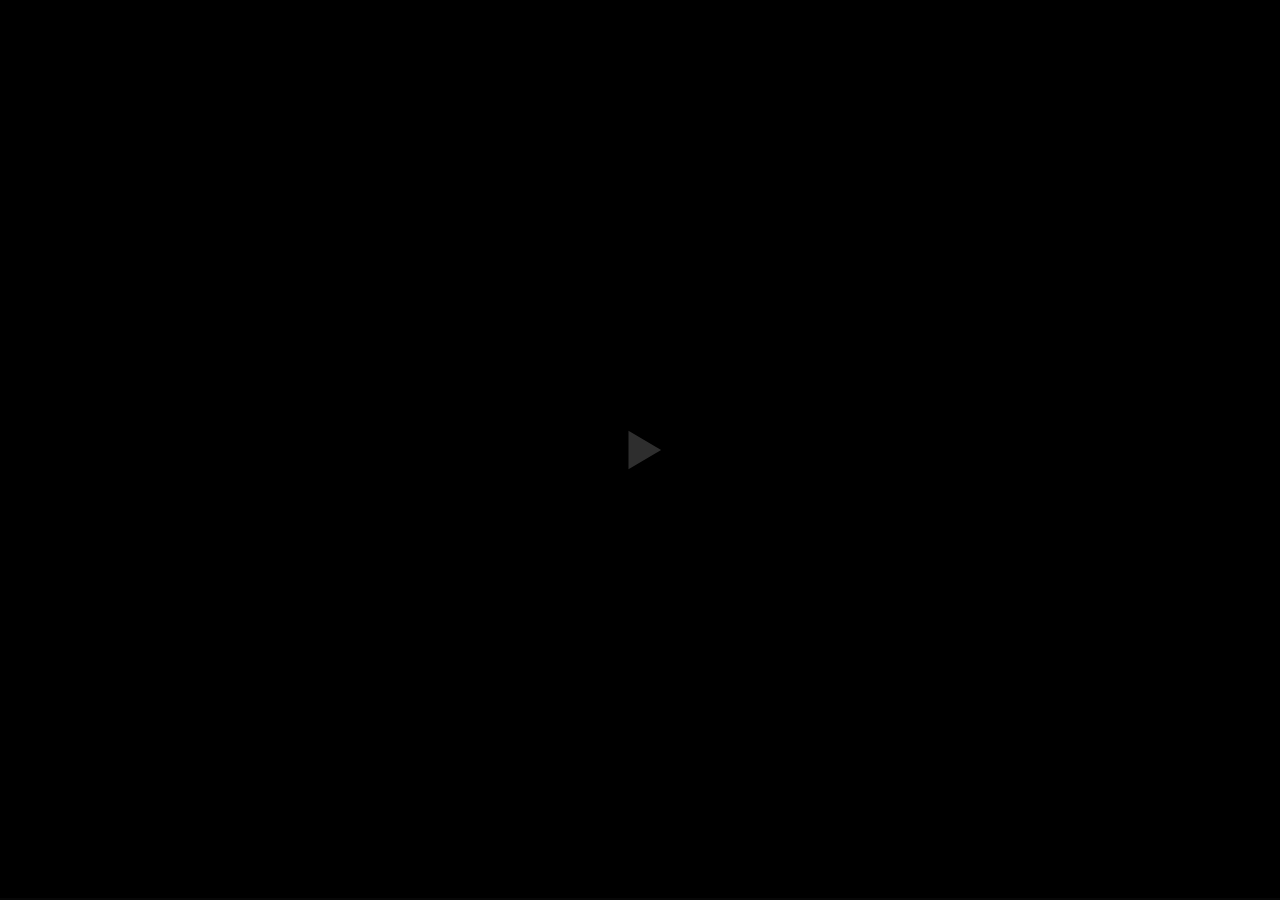
==== katerina-kovarickova/index.html @ 58c8b349 "Exhibition player site Co-Authored-By: Claude Opus 5.5 <noreply@anthropic.com>" ====
<!doctype html>
<html lang="en">
<head>
<meta charset="utf-8">
<meta name="viewport" content="width=device-width, initial-scale=1, viewport-fit=cover">
<meta name="theme-color" content="#000000">
<title>Kateřina Kováříčková</title>
<link rel="stylesheet" href="../assets/player.css">
</head>
<body data-type="video" data-src="video.mp4">
<script src="../assets/player.js"></script>
</body>
</html>
---- assets/player.css ----
*,
*::before,
*::after { box-sizing: border-box; }

html, body {
  margin: 0;
  height: 100%;
  background: #000;
  color: #fff;
  overflow: hidden;
  -webkit-tap-highlight-color: transparent;
  user-select: none;
  -webkit-user-select: none;
}

body { cursor: default; }
body.idle { cursor: none; }

button {
  appearance: none;
  border: 0;
  background: none;
  color: inherit;
  padding: 0;
  cursor: pointer;
}

/* ---------- video ---------- */

video {
  position: fixed;
  inset: 0;
  width: 100%;
  height: 100%;
  object-fit: contain;
  background: #000;
}

video::cue {
  background: rgba(0, 0, 0, .55);
  color: #fff;
  font: 400 clamp(14px, 2.2vw, 24px)/1.35 system-ui, -apple-system, "Helvetica Neue", sans-serif;
}

/* ---------- shared controls ---------- */

.toggle {
  position: fixed;
  top: 50%;
  left: 50%;
  width: 96px;
  height: 96px;
  margin: -48px 0 0 -48px;
  display: grid;
  place-items: center;
  transition: opacity .5s ease;
}

.toggle svg { width: 100%; height: 100%; overflow: visible; }

.icon-pause { display: none; }
body.playing .icon-play { display: none; }
body.playing .icon-pause { display: block; }

.bar {
  position: fixed;
  left: 0;
  right: 0;
  bottom: 0;
  height: 28px;
  cursor: pointer;
  transition: opacity .5s ease;
}

.bar span {
  position: absolute;
  left: 0;
  bottom: 0;
  height: 2px;
  width: 0;
  background: rgba(255, 255, 255, .85);
}

.bar::before {
  content: "";
  position: absolute;
  left: 0;
  right: 0;
  bottom: 0;
  height: 2px;
  background: rgba(255, 255, 255, .15);
}

/* video: hide controls while playing and idle */
body.video.playing.idle .toggle,
body.video.playing.idle .bar { opacity: 0; pointer-events: none; }
body.video.playing .toggle { opacity: 0; }
body.video.playing:not(.idle) .toggle { opacity: .9; }

/* ---------- audio ---------- */

body.audio .toggle {
  width: 160px;
  height: 160px;
  margin: -80px 0 0 -80px;
}

.ring-bg { stroke: rgba(255, 255, 255, .15); }
.ring { stroke: rgba(255, 255, 255, .85); transition: stroke-dashoffset .25s linear; }

.dots {
  position: fixed;
  left: 0;
  right: 0;
  top: calc(50% + 120px);
  display: flex;
  justify-content: center;
  gap: 4px;
}

.dots button {
  width: 32px;
  height: 32px;
  display: grid;
  place-items: center;
}

.dots button::after {
  content: "";
  width: 7px;
  height: 7px;
  border-radius: 50%;
  background: rgba(255, 255, 255, .25);
  transition: background .3s ease, transform .3s ease;
}

.dots button.on::after {
  background: #fff;
  transform: scale(1.25);
}

/* ---------- not yet available ---------- */

body.pending .toggle,
body.pending .bar,
body.pending .dots { opacity: .18 !important; pointer-events: none; }
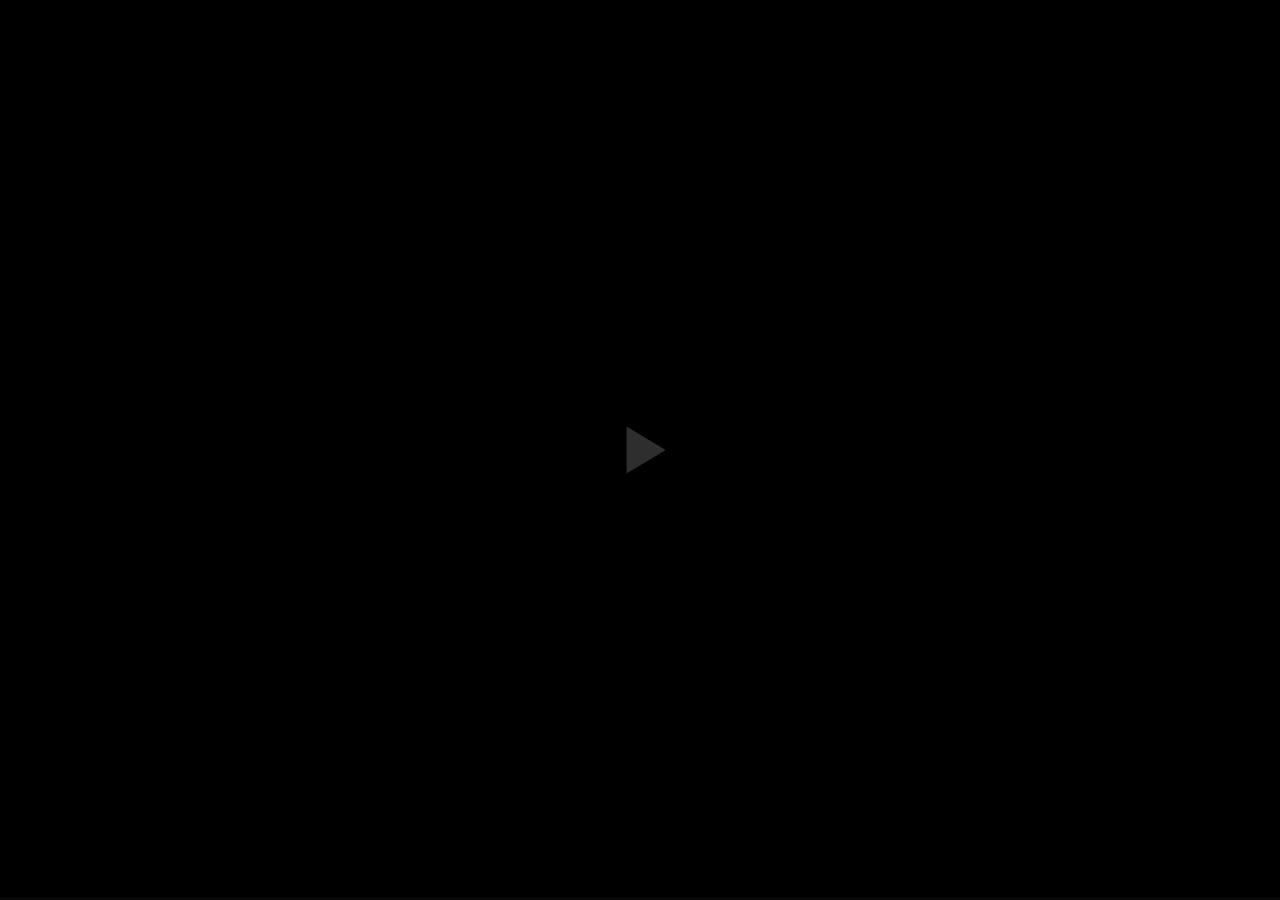
==== commit a51ab058: "Touch-first player for Android tablets - Tap surface: first tap on a playing video reveals controls," ====
--- a/katerina-kovarickova/index.html
+++ b/katerina-kovarickova/index.html
@@ -5,6 +5,9 @@
 <meta name="viewport" content="width=device-width, initial-scale=1, viewport-fit=cover">
 <meta name="theme-color" content="#000000">
 <title>Kateřina Kováříčková</title>
+<meta name="mobile-web-app-capable" content="yes">
+<link rel="manifest" href="../manifest.webmanifest">
+<link rel="icon" href="../assets/icon-192.png">
 <link rel="stylesheet" href="../assets/player.css">
 </head>
 <body data-type="video" data-src="video.mp4">
--- a/assets/player.css
+++ b/assets/player.css
@@ -4,16 +4,24 @@
 
 html, body {
   margin: 0;
+  width: 100%;
   height: 100%;
   background: #000;
   color: #fff;
   overflow: hidden;
+  overscroll-behavior: none;
+}
+
+body {
+  position: fixed;
+  inset: 0;
+  touch-action: manipulation;          /* no double-tap zoom, no tap delay */
   -webkit-tap-highlight-color: transparent;
+  -webkit-touch-callout: none;          /* no long-press save sheet */
   user-select: none;
   -webkit-user-select: none;
 }
 
-body { cursor: default; }
 body.idle { cursor: none; }
 
 button {
@@ -22,125 +30,148 @@
   background: none;
   color: inherit;
   padding: 0;
+  font: inherit;
   cursor: pointer;
+  touch-action: manipulation;
 }
 
-/* ---------- video ---------- */
+button:focus { outline: none; }
+button:focus-visible { outline: 1px solid rgba(255, 255, 255, .6); outline-offset: 6px; border-radius: 50%; }
 
-video {
+/* ---------- media ---------- */
+
+video,
+.surface {
   position: fixed;
   inset: 0;
   width: 100%;
   height: 100%;
+}
+
+video {
   object-fit: contain;
   background: #000;
+  pointer-events: none;   /* taps go to .surface, never to native video UI */
 }
 
-video::cue {
-  background: rgba(0, 0, 0, .55);
-  color: #fff;
-  font: 400 clamp(14px, 2.2vw, 24px)/1.35 system-ui, -apple-system, "Helvetica Neue", sans-serif;
-}
+.surface { z-index: 1; }
 
-/* ---------- shared controls ---------- */
+/* ---------- play / pause ---------- */
 
 .toggle {
   position: fixed;
+  z-index: 2;
   top: 50%;
   left: 50%;
-  width: 96px;
-  height: 96px;
-  margin: -48px 0 0 -48px;
+  width: 112px;
+  height: 112px;
+  transform: translate(-50%, -50%);
   display: grid;
   place-items: center;
-  transition: opacity .5s ease;
+  transition: opacity .4s ease;
 }
 
-.toggle svg { width: 100%; height: 100%; overflow: visible; }
+.toggle svg { width: 100%; height: 100%; overflow: visible; display: block; }
+
+body.video .toggle svg { filter: drop-shadow(0 0 12px rgba(0, 0, 0, .45)); }
 
 .icon-pause { display: none; }
 body.playing .icon-play { display: none; }
 body.playing .icon-pause { display: block; }
 
+/* buffering: soft pulse instead of a spinner */
+body.waiting .toggle { animation: pulse 1.4s ease-in-out infinite; }
+@keyframes pulse { 50% { opacity: .35; } }
+
+/* ---------- video progress bar ---------- */
+
 .bar {
   position: fixed;
+  z-index: 2;
   left: 0;
   right: 0;
   bottom: 0;
-  height: 28px;
+  height: calc(48px + env(safe-area-inset-bottom));   /* large touch target */
+  touch-action: none;
   cursor: pointer;
-  transition: opacity .5s ease;
+  transition: opacity .4s ease;
 }
 
+.bar::before,
 .bar span {
-  position: absolute;
-  left: 0;
-  bottom: 0;
-  height: 2px;
-  width: 0;
-  background: rgba(255, 255, 255, .85);
-}
-
-.bar::before {
   content: "";
   position: absolute;
   left: 0;
   right: 0;
-  bottom: 0;
-  height: 2px;
-  background: rgba(255, 255, 255, .15);
+  bottom: env(safe-area-inset-bottom);
+  height: 3px;
+  transition: height .2s ease;
 }
 
-/* video: hide controls while playing and idle */
-body.video.playing.idle .toggle,
-body.video.playing.idle .bar { opacity: 0; pointer-events: none; }
-body.video.playing .toggle { opacity: 0; }
-body.video.playing:not(.idle) .toggle { opacity: .9; }
+.bar::before { background: rgba(255, 255, 255, .18); }
+
+.bar span {
+  background: rgba(255, 255, 255, .9);
+  transform-origin: 0 50%;
+  transform: scaleX(0);
+}
+
+body.scrubbing .bar::before,
+body.scrubbing .bar span { height: 6px; }
+
+/* video: controls fade away while playing */
+body.video.playing .toggle { opacity: .85; }
+body.video.playing.idle:not(.scrubbing) .toggle,
+body.video.playing.idle:not(.scrubbing) .bar { opacity: 0; pointer-events: none; }
 
 /* ---------- audio ---------- */
 
 body.audio .toggle {
-  width: 160px;
-  height: 160px;
-  margin: -80px 0 0 -80px;
+  width: min(200px, 42vmin);
+  height: min(200px, 42vmin);
 }
 
-.ring-bg { stroke: rgba(255, 255, 255, .15); }
-.ring { stroke: rgba(255, 255, 255, .85); transition: stroke-dashoffset .25s linear; }
+.ring-bg { stroke: rgba(255, 255, 255, .18); }
+.ring { stroke: rgba(255, 255, 255, .9); transition: stroke-dashoffset .3s linear; }
 
 .dots {
   position: fixed;
+  z-index: 2;
   left: 0;
   right: 0;
-  top: calc(50% + 120px);
+  top: calc(50% + min(100px, 21vmin) + 28px);
   display: flex;
   justify-content: center;
   gap: 4px;
 }
 
 .dots button {
-  width: 32px;
-  height: 32px;
+  width: 48px;           /* ≥ 48dp touch target */
+  height: 48px;
   display: grid;
   place-items: center;
 }
 
 .dots button::after {
   content: "";
-  width: 7px;
-  height: 7px;
+  width: 8px;
+  height: 8px;
   border-radius: 50%;
-  background: rgba(255, 255, 255, .25);
+  background: rgba(255, 255, 255, .28);
   transition: background .3s ease, transform .3s ease;
 }
 
 .dots button.on::after {
   background: #fff;
-  transform: scale(1.25);
+  transform: scale(1.3);
 }
 
 /* ---------- not yet available ---------- */
 
 body.pending .toggle,
 body.pending .bar,
-body.pending .dots { opacity: .18 !important; pointer-events: none; }
+body.pending .dots { opacity: .18 !important; pointer-events: none; animation: none; }
+
+@media (prefers-reduced-motion: reduce) {
+  * { transition: none !important; animation: none !important; }
+}
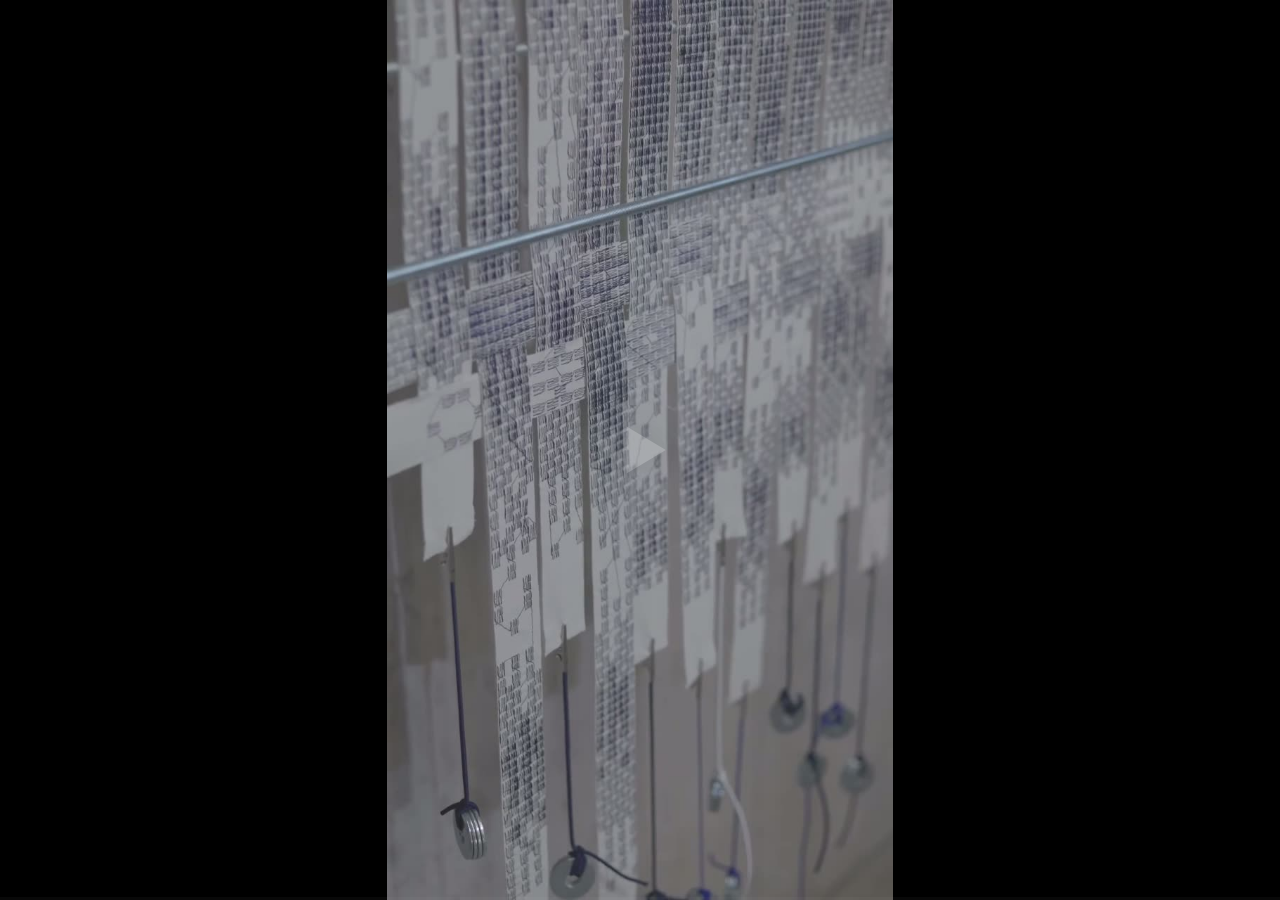
==== commit a7b7157c: "Add Kateřina Kováříčková video Taken from her Instagram post (DaVuscPObtt), converted from VP9 to H." ====
--- a/katerina-kovarickova/index.html
+++ b/katerina-kovarickova/index.html
@@ -10,7 +10,7 @@
 <link rel="icon" href="../assets/icon-192.png">
 <link rel="stylesheet" href="../assets/player.css">
 </head>
-<body data-type="video" data-src="video.mp4">
+<body data-type="video" data-src="video.mp4" data-poster="poster.jpg">
 <script src="../assets/player.js"></script>
 </body>
 </html>
